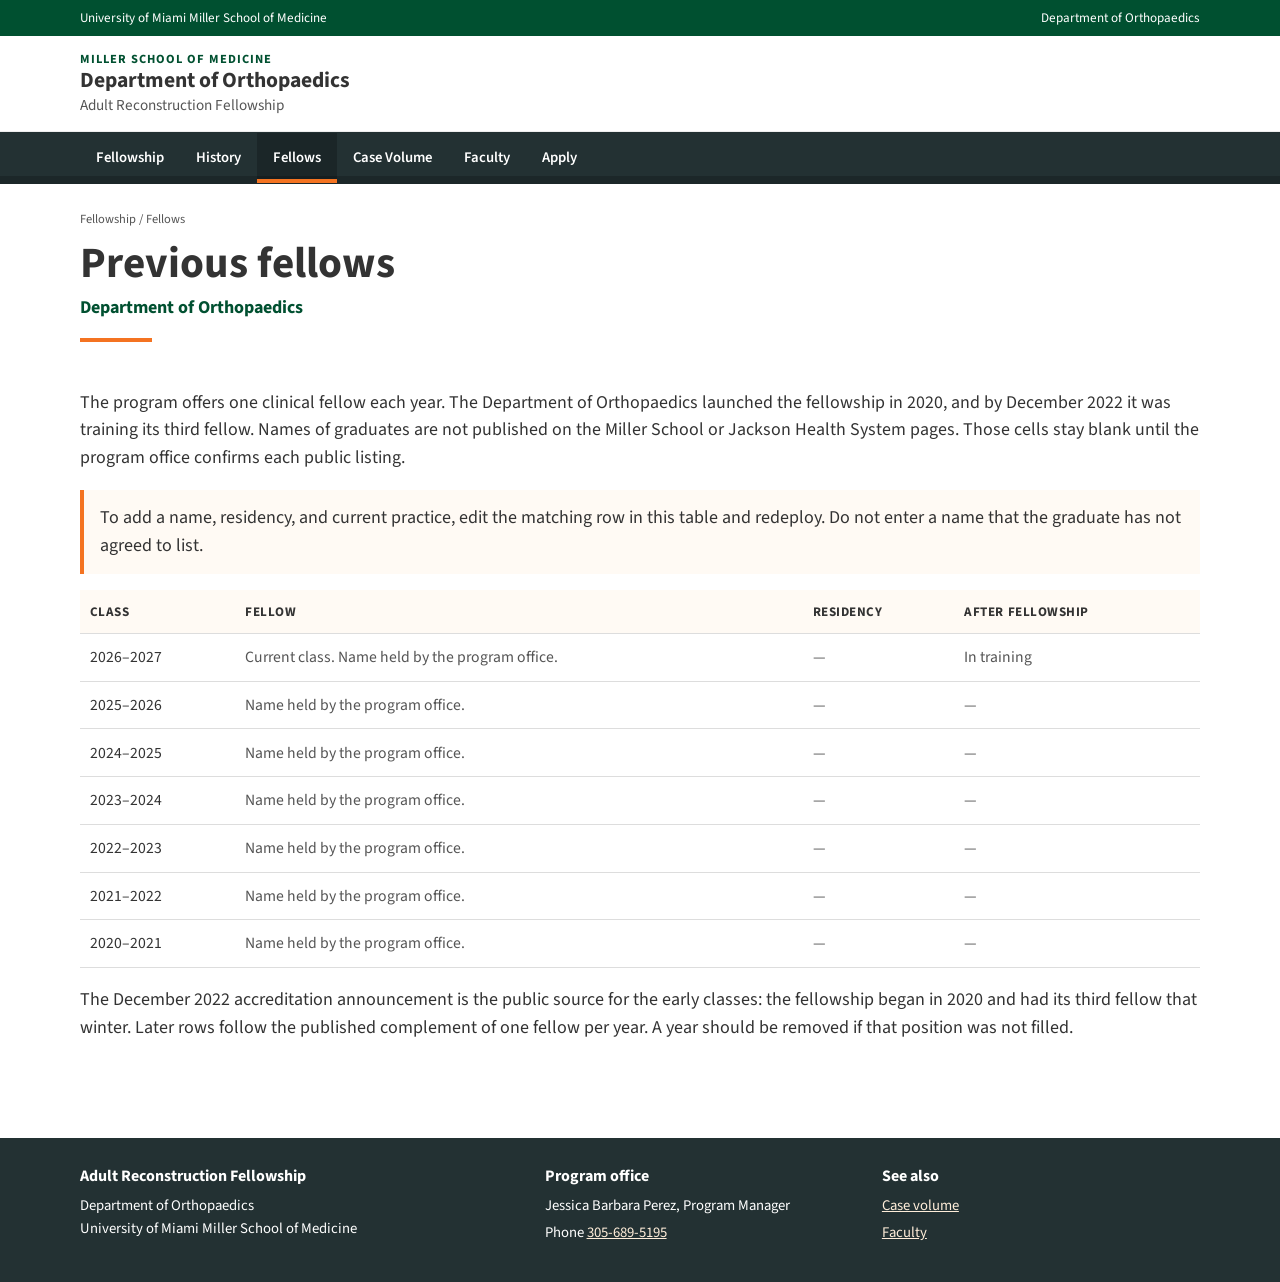
==== fellows.html @ 4287e159 "Publish the Adult Reconstruction Fellowship site." ====
<!DOCTYPE html>
<html lang="en">
<head>
  <meta charset="utf-8">
  <meta name="viewport" content="width=device-width, initial-scale=1">
  <title>Fellows | Adult Reconstruction Fellowship</title>
  <meta name="description" content="Class years of the University of Miami Adult Reconstruction Fellowship since the 2020 launch.">
  <link rel="preconnect" href="https://fonts.googleapis.com">
  <link rel="preconnect" href="https://fonts.gstatic.com" crossorigin>
  <link href="https://fonts.googleapis.com/css2?family=Source+Sans+3:ital,wght@0,400;0,600;0,700;1,400&display=swap" rel="stylesheet">
  <link rel="stylesheet" href="css/site.css">
  <link rel="icon" href="favicon.svg" type="image/svg+xml">
</head>
<body>
  <a class="skip" href="#main">Skip to content</a>
  <div class="utility">
    <div class="wrap utility-inner">
      <span>University of Miami Miller School of Medicine</span>
      <a href="https://med.miami.edu/departments/ortho">Department of Orthopaedics</a>
    </div>
  </div>
  <header class="mast">
    <div class="wrap mast-inner">
      <a class="brand" href="index.html">
        <span class="brand-school">Miller School of Medicine</span>
        <span class="brand-dept">Department of Orthopaedics</span>
        <span class="brand-sub">Adult Reconstruction Fellowship</span>
      </a>
      <button class="nav-toggle" type="button" aria-expanded="false" aria-controls="site-nav">Menu</button>
    </div>
  </header>
  <nav class="nav" id="site-nav" aria-label="Fellowship">
    <div class="wrap nav-inner">
      <a href="index.html">Fellowship</a>
      <a href="history.html">History</a>
      <a href="fellows.html" aria-current="page">Fellows</a>
      <a href="volume.html">Case Volume</a>
      <a href="faculty.html">Faculty</a>
      <a href="apply.html">Apply</a>
    </div>
  </nav>
  <main id="main">
    <div class="wrap page-head">
      <p class="crumbs"><a href="index.html">Fellowship</a> / Fellows</p>
      <h1>Previous fellows</h1>
      <p class="kicker">Department of Orthopaedics</p>
      <hr class="rule">
    </div>
    <section class="section">
      <div class="wrap">
        <p class="lead">The program offers one clinical fellow each year. The Department of Orthopaedics launched the fellowship in 2020, and by December 2022 it was training its third fellow. Names of graduates are not published on the Miller School or Jackson Health System pages. Those cells stay blank until the program office confirms each public listing.</p>
        <div class="note">To add a name, residency, and current practice, edit the matching row in this table and redeploy. Do not enter a name that the graduate has not agreed to list.</div>
        <table>
          <thead>
            <tr>
              <th>Class</th>
              <th>Fellow</th>
              <th>Residency</th>
              <th>After fellowship</th>
            </tr>
          </thead>
          <tbody>
            <tr>
              <td>2026–2027</td>
              <td class="pending">Current class. Name held by the program office.</td>
              <td class="pending">—</td>
              <td class="pending">In training</td>
            </tr>
            <tr>
              <td>2025–2026</td>
              <td class="pending">Name held by the program office.</td>
              <td class="pending">—</td>
              <td class="pending">—</td>
            </tr>
            <tr>
              <td>2024–2025</td>
              <td class="pending">Name held by the program office.</td>
              <td class="pending">—</td>
              <td class="pending">—</td>
            </tr>
            <tr>
              <td>2023–2024</td>
              <td class="pending">Name held by the program office.</td>
              <td class="pending">—</td>
              <td class="pending">—</td>
            </tr>
            <tr>
              <td>2022–2023</td>
              <td class="pending">Name held by the program office.</td>
              <td class="pending">—</td>
              <td class="pending">—</td>
            </tr>
            <tr>
              <td>2021–2022</td>
              <td class="pending">Name held by the program office.</td>
              <td class="pending">—</td>
              <td class="pending">—</td>
            </tr>
            <tr>
              <td>2020–2021</td>
              <td class="pending">Name held by the program office.</td>
              <td class="pending">—</td>
              <td class="pending">—</td>
            </tr>
          </tbody>
        </table>
        <p>The December 2022 accreditation announcement is the public source for the early classes: the fellowship began in 2020 and had its third fellow that winter. Later rows follow the published complement of one fellow per year. A year should be removed if that position was not filled.</p>
      </div>
    </section>
  </main>
  <footer class="site-footer">
    <div class="wrap footer-grid">
      <div>
        <h2>Adult Reconstruction Fellowship</h2>
        <p>Department of Orthopaedics<br>University of Miami Miller School of Medicine</p>
      </div>
      <div>
        <h2>Program office</h2>
        <p>Jessica Barbara Perez, Program Manager</p>
        <p>Phone <a href="tel:3056895195">305-689-5195</a></p>
      </div>
      <div>
        <h2>See also</h2>
        <p><a href="volume.html">Case volume</a></p>
        <p><a href="faculty.html">Faculty</a></p>
      </div>
    </div>
  </footer>
  <script src="js/site.js"></script>
</body>
</html>
---- css/site.css ----
:root {
  --green: #005030;
  --green-mid: #2c8154;
  --green-icon: #52805f;
  --green-icon-hover: #487053;
  --slate: #233133;
  --orange: #f47321;
  --orange-text: #c84f04;
  --ink: #333;
  --muted: #555;
  --faint: #9b9b9b;
  --line: #ddd;
  --paper: #fff;
  --cream: #fffaf4;
  --sand: #ffeeda;
  --max: 1120px;
  --font: "Source Sans 3", "Frutiger", "Segoe UI", sans-serif;
}

* { box-sizing: border-box; }
html { scroll-behavior: smooth; }
body {
  margin: 0;
  color: var(--ink);
  background: var(--paper);
  font-family: var(--font);
  font-size: 18px;
  line-height: 1.55;
}
img { max-width: 100%; }
a { color: var(--orange-text); }
a:hover { color: var(--green-mid); }
.skip {
  position: absolute;
  left: 1rem;
  top: -4rem;
  background: #fff;
  color: var(--green);
  padding: 0.5rem 0.8rem;
  z-index: 20;
}
.skip:focus { top: 0.5rem; }
.wrap { width: min(var(--max), calc(100% - 2.4rem)); margin: 0 auto; }

.utility {
  background: var(--green);
  color: #fff;
  font-size: 0.82rem;
}
.utility-inner, .mast-inner, .nav-inner {
  display: flex;
  align-items: center;
  justify-content: space-between;
  gap: 1rem;
}
.utility a { color: #fff; text-decoration: none; }
.utility a:hover { color: var(--sand); }
.utility-inner { min-height: 36px; }

.mast { background: #fff; border-bottom: 1px solid #eee; }
.mast-inner { padding: 0.85rem 0; }
.brand { color: var(--ink); text-decoration: none; }
.brand:hover { color: var(--ink); }
.brand-school {
  display: block;
  font-size: 0.78rem;
  letter-spacing: 0.08em;
  text-transform: uppercase;
  color: var(--green);
  font-weight: 700;
}
.brand-dept { display: block; font-size: 1.35rem; font-weight: 700; line-height: 1.15; }
.brand-sub { display: block; color: var(--muted); font-size: 0.95rem; }

.nav-toggle {
  display: none;
  border: 1px solid var(--slate);
  background: #fff;
  color: var(--slate);
  font: inherit;
  font-weight: 700;
  padding: 0.35rem 0.7rem;
}
.nav { background: var(--slate); box-shadow: inset 0 -8px 0 rgba(0, 0, 0, 0.2); }
.nav-inner { min-height: 52px; gap: 0; justify-content: flex-start; flex-wrap: wrap; }
.nav a {
  color: #fff;
  text-decoration: none;
  font-size: 0.92rem;
  font-weight: 600;
  padding: 0.85rem 1rem;
  display: inline-block;
}
.nav a:hover, .nav a[aria-current="page"] { background: rgba(0, 0, 0, 0.22); color: #fff; }
.nav a[aria-current="page"] { box-shadow: inset 0 -4px 0 var(--orange); }

.page-head { padding: 1.6rem 0 0.4rem; }
.crumbs { font-size: 0.78rem; color: var(--muted); margin: 0 0 0.7rem; }
.crumbs a { color: inherit; text-decoration: none; }
.crumbs a:hover { color: var(--green-mid); }
h1 { font-size: clamp(2rem, 4vw, 2.7rem); line-height: 1.12; margin: 0 0 0.35rem; font-weight: 700; }
.kicker { margin: 0; color: var(--green); font-weight: 700; }
.rule { height: 4px; width: 72px; background: var(--orange); margin: 1rem 0 0; border: 0; }

main { padding-bottom: 3.5rem; }
.section { padding: 1.4rem 0; }
h2 { font-size: 1.7rem; margin: 0 0 0.6rem; }
h3 { font-size: 1.2rem; margin: 0 0 0.4rem; }
.lead { font-size: 1.12rem; }

.facts {
  display: grid;
  grid-template-columns: repeat(4, 1fr);
  gap: 0.8rem;
  margin: 1.2rem 0 0.4rem;
}
.fact {
  background: var(--cream);
  border-top: 4px solid var(--green-mid);
  padding: 0.9rem 1rem 1rem;
}
.fact span { display: block; color: var(--muted); font-size: 0.82rem; font-weight: 700; letter-spacing: 0.04em; text-transform: uppercase; }
.fact strong { display: block; margin-top: 0.25rem; font-size: 1.15rem; }

.accordion { list-style: none; padding: 0; margin: 0.5rem 0 0; }
.accordion-item { border-bottom: 1px solid var(--line); padding: 0.9rem 0 1rem; }
.accordion-item h2 { font-size: 1.35rem; margin: 0; }
.accordion-button {
  width: 100%;
  display: flex;
  align-items: center;
  gap: 0.9rem;
  background: transparent;
  border: 0;
  padding: 0;
  text-align: left;
  font: inherit;
  color: var(--ink);
  cursor: pointer;
}
.icon {
  width: 2rem;
  height: 2rem;
  flex: 0 0 2rem;
  border-radius: 3px;
  background: var(--green-icon);
  color: #fff;
  display: grid;
  place-items: center;
  font-weight: 700;
  line-height: 1;
}
.accordion-button:hover .icon, .accordion-button:focus-visible .icon { background: var(--green-icon-hover); }
.accordion-button .minus { display: none; }
.accordion-button[aria-expanded="true"] .plus { display: none; }
.accordion-button[aria-expanded="true"] .minus { display: block; }
.panel { padding: 0.8rem 0 0.2rem 2.9rem; }
.panel[hidden] { display: none; }
.sign { margin-top: 1rem; font-weight: 700; }

.cards { display: grid; grid-template-columns: repeat(4, 1fr); gap: 1rem; }
.card, .person, .panel-card {
  background: #fff;
  border: 1px solid var(--line);
  box-shadow: 0 0 40px rgba(0, 0, 0, 0.04);
}
.card { padding: 1rem 1rem 1.1rem; text-decoration: none; color: inherit; display: block; border-top: 4px solid var(--green-mid); }
.card:hover { color: inherit; border-top-color: var(--orange); }
.card strong { display: block; margin-bottom: 0.3rem; }
.card span { color: var(--muted); font-size: 0.95rem; }

.people { display: grid; grid-template-columns: 1fr 1fr; gap: 1.2rem; }
.person { display: grid; grid-template-columns: 148px 1fr; min-height: 100%; }
.monogram {
  background: var(--slate);
  color: #fff;
  display: grid;
  place-items: center;
  font-size: 2rem;
  font-weight: 700;
  letter-spacing: 0.04em;
}
.person-body { padding: 1rem 1.05rem 1.1rem; }
.person h3 { margin-bottom: 0.15rem; }
.person h3 a { color: var(--ink); text-decoration: none; }
.person h3 a:hover { color: var(--orange-text); }
.role { margin: 0 0 0.55rem; color: var(--muted); font-style: italic; }
.links { margin: 0.7rem 0 0; font-size: 0.95rem; }

.timeline { list-style: none; margin: 0; padding: 0; }
.timeline li { display: grid; grid-template-columns: 8.5rem 1fr; gap: 1rem; padding: 0.9rem 0; border-bottom: 1px solid var(--line); }
.when { font-weight: 700; color: var(--green); }

table { width: 100%; border-collapse: collapse; font-size: 0.98rem; }
th, td { text-align: left; padding: 0.7rem 0.6rem; border-bottom: 1px solid var(--line); vertical-align: top; }
th { background: var(--cream); font-size: 0.82rem; letter-spacing: 0.04em; text-transform: uppercase; }
.pending { color: var(--muted); }

.week { display: grid; grid-template-columns: repeat(5, 1fr); gap: 0.5rem; margin: 1rem 0; }
.day { background: var(--green); color: #fff; padding: 0.8rem 0.5rem; text-align: center; }
.day span { display: block; font-size: 0.78rem; letter-spacing: 0.05em; text-transform: uppercase; opacity: 0.85; }
.day.clinic { background: var(--orange-text); }
.mix { display: flex; flex-wrap: wrap; gap: 0.45rem; margin: 0.8rem 0 0; padding: 0; list-style: none; }
.mix li { background: var(--sand); color: var(--ink); padding: 0.3rem 0.65rem; border-radius: 99px; font-size: 0.92rem; }

.note {
  background: var(--cream);
  border-left: 4px solid var(--orange);
  padding: 0.9rem 1rem;
  margin: 1rem 0;
}
.split { display: grid; grid-template-columns: 1.2fr 0.8fr; gap: 1.2rem; }
.panel-card { padding: 1rem 1.1rem 1.15rem; background: var(--cream); }
.sources { font-size: 0.92rem; color: var(--muted); }
.sources li { margin: 0.25rem 0; }

.site-footer { background: var(--slate); color: #fff; padding: 1.6rem 0 2rem; font-size: 0.92rem; }
.site-footer a { color: var(--sand); }
.footer-grid { display: grid; grid-template-columns: 1.4fr 1fr 1fr; gap: 1.2rem; }
.site-footer h2 { color: #fff; font-size: 1rem; margin: 0 0 0.4rem; }
.site-footer p { margin: 0.3rem 0; }

@media (max-width: 900px) {
  .facts, .cards, .footer-grid { grid-template-columns: 1fr 1fr; }
  .people, .split, .timeline li { grid-template-columns: 1fr; }
  .person { grid-template-columns: 92px 1fr; }
  .week { grid-template-columns: 1fr 1fr; }
}
@media (max-width: 680px) {
  .nav-toggle { display: inline-block; }
  .nav { display: none; }
  .nav.open { display: block; }
  .nav-inner { flex-direction: column; align-items: stretch; }
  .nav a { padding: 0.75rem 0; border-bottom: 1px solid rgba(255,255,255,0.12); }
  .facts, .cards, .footer-grid, .week { grid-template-columns: 1fr; }
  .panel { padding-left: 0; }
  .utility-inner { min-height: 44px; }
}
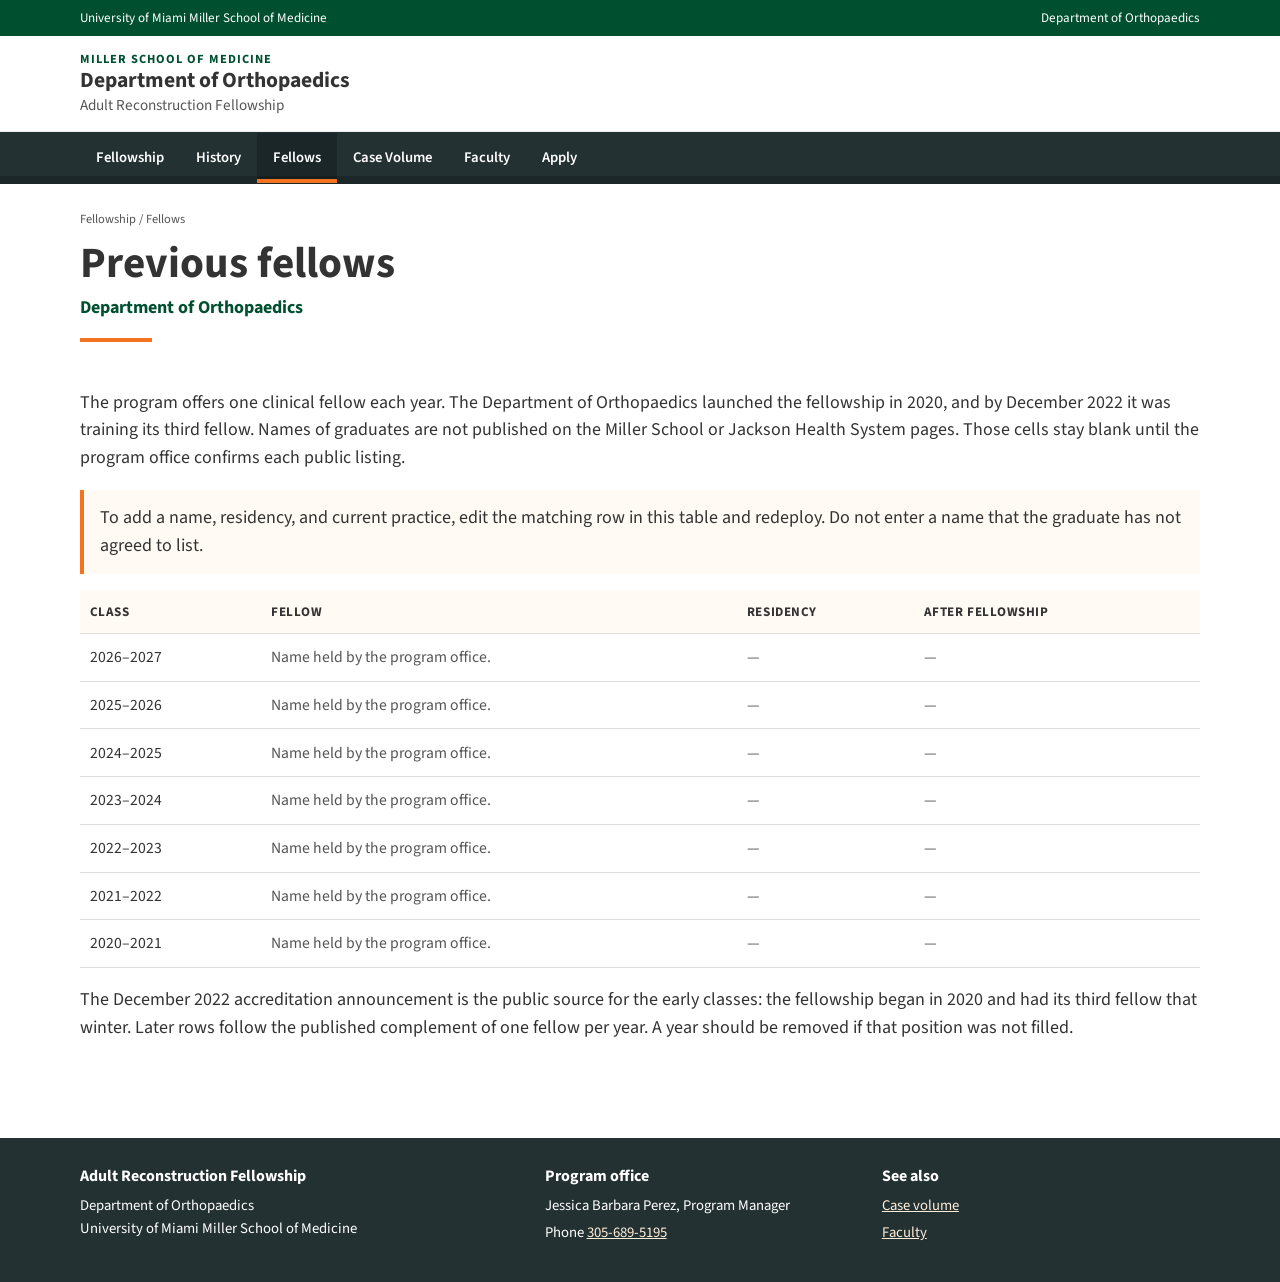
==== commit 8b91860d: "Record the live Render URL and leave fellow names blank." ====
--- a/fellows.html
+++ b/fellows.html
@@ -62,9 +62,9 @@
           <tbody>
             <tr>
               <td>2026–2027</td>
-              <td class="pending">Current class. Name held by the program office.</td>
+              <td class="pending">Name held by the program office.</td>
               <td class="pending">—</td>
-              <td class="pending">In training</td>
+              <td class="pending">—</td>
             </tr>
             <tr>
               <td>2025–2026</td>
